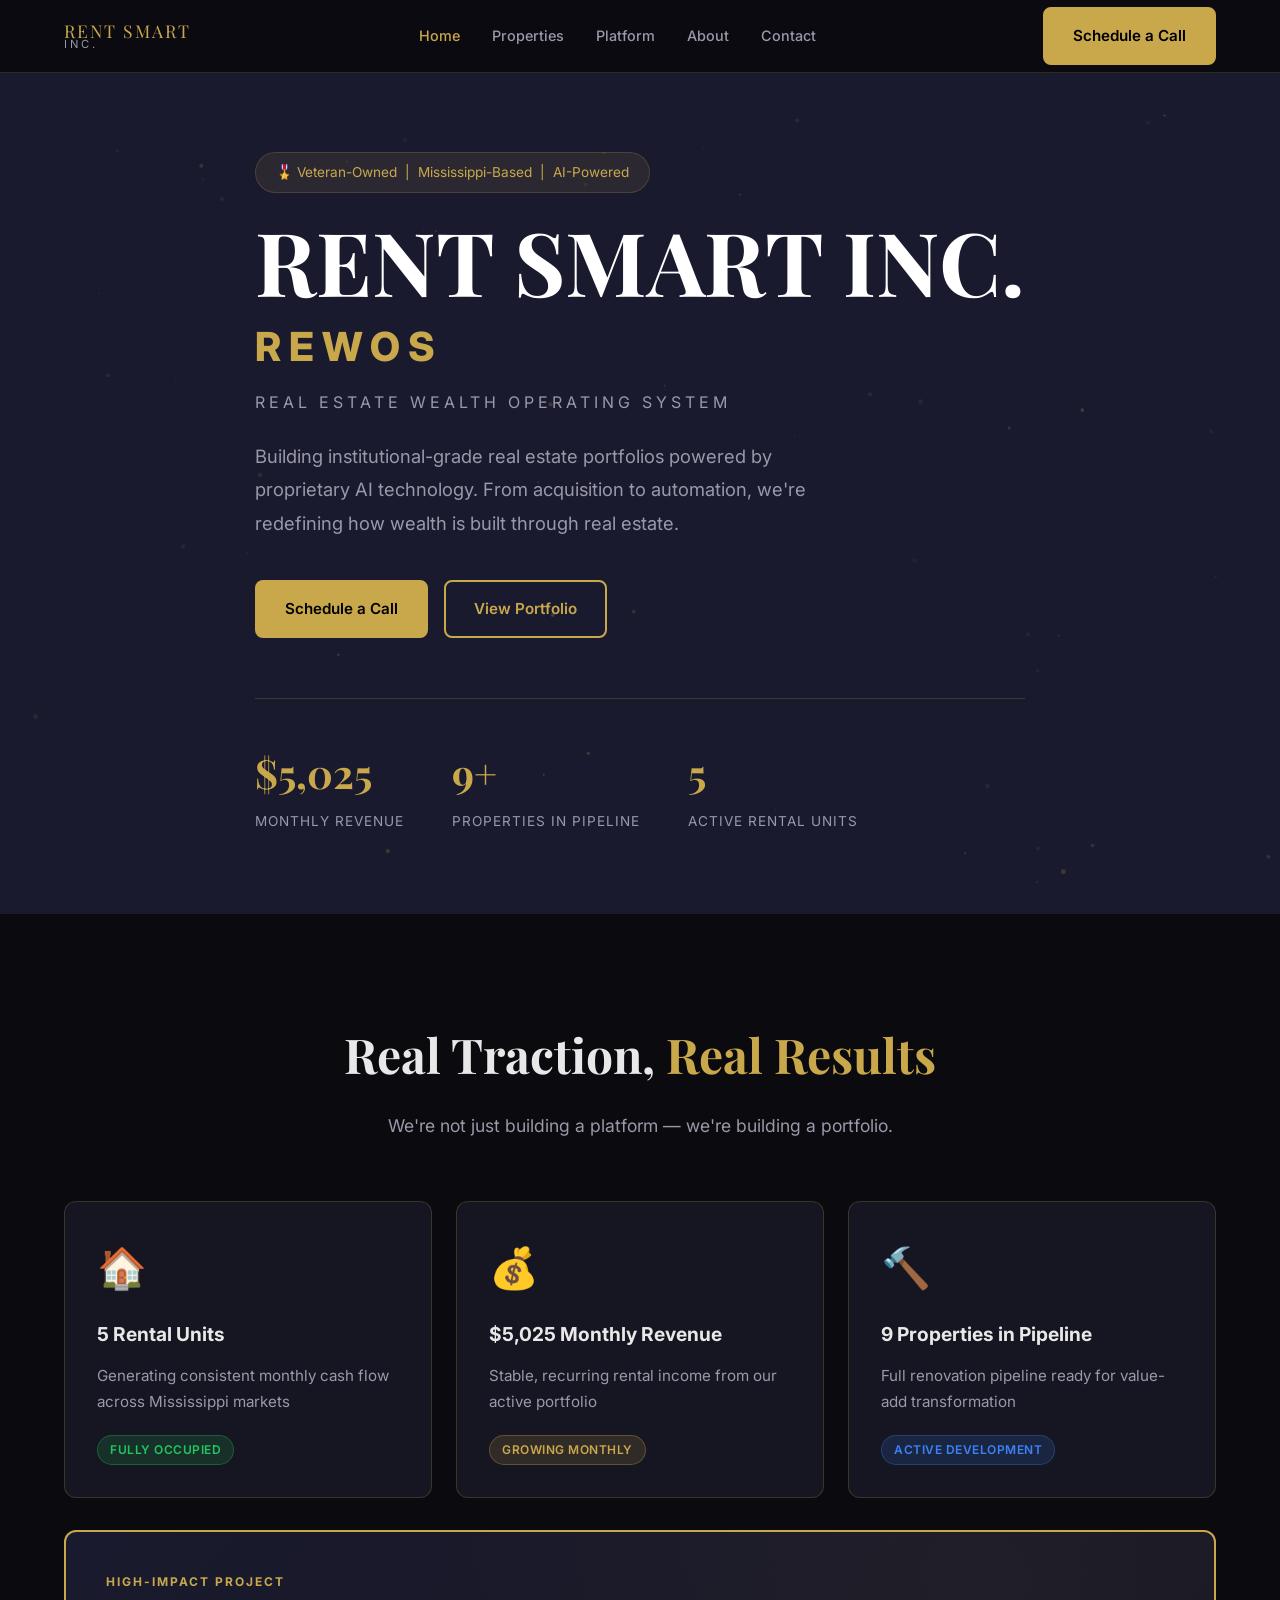
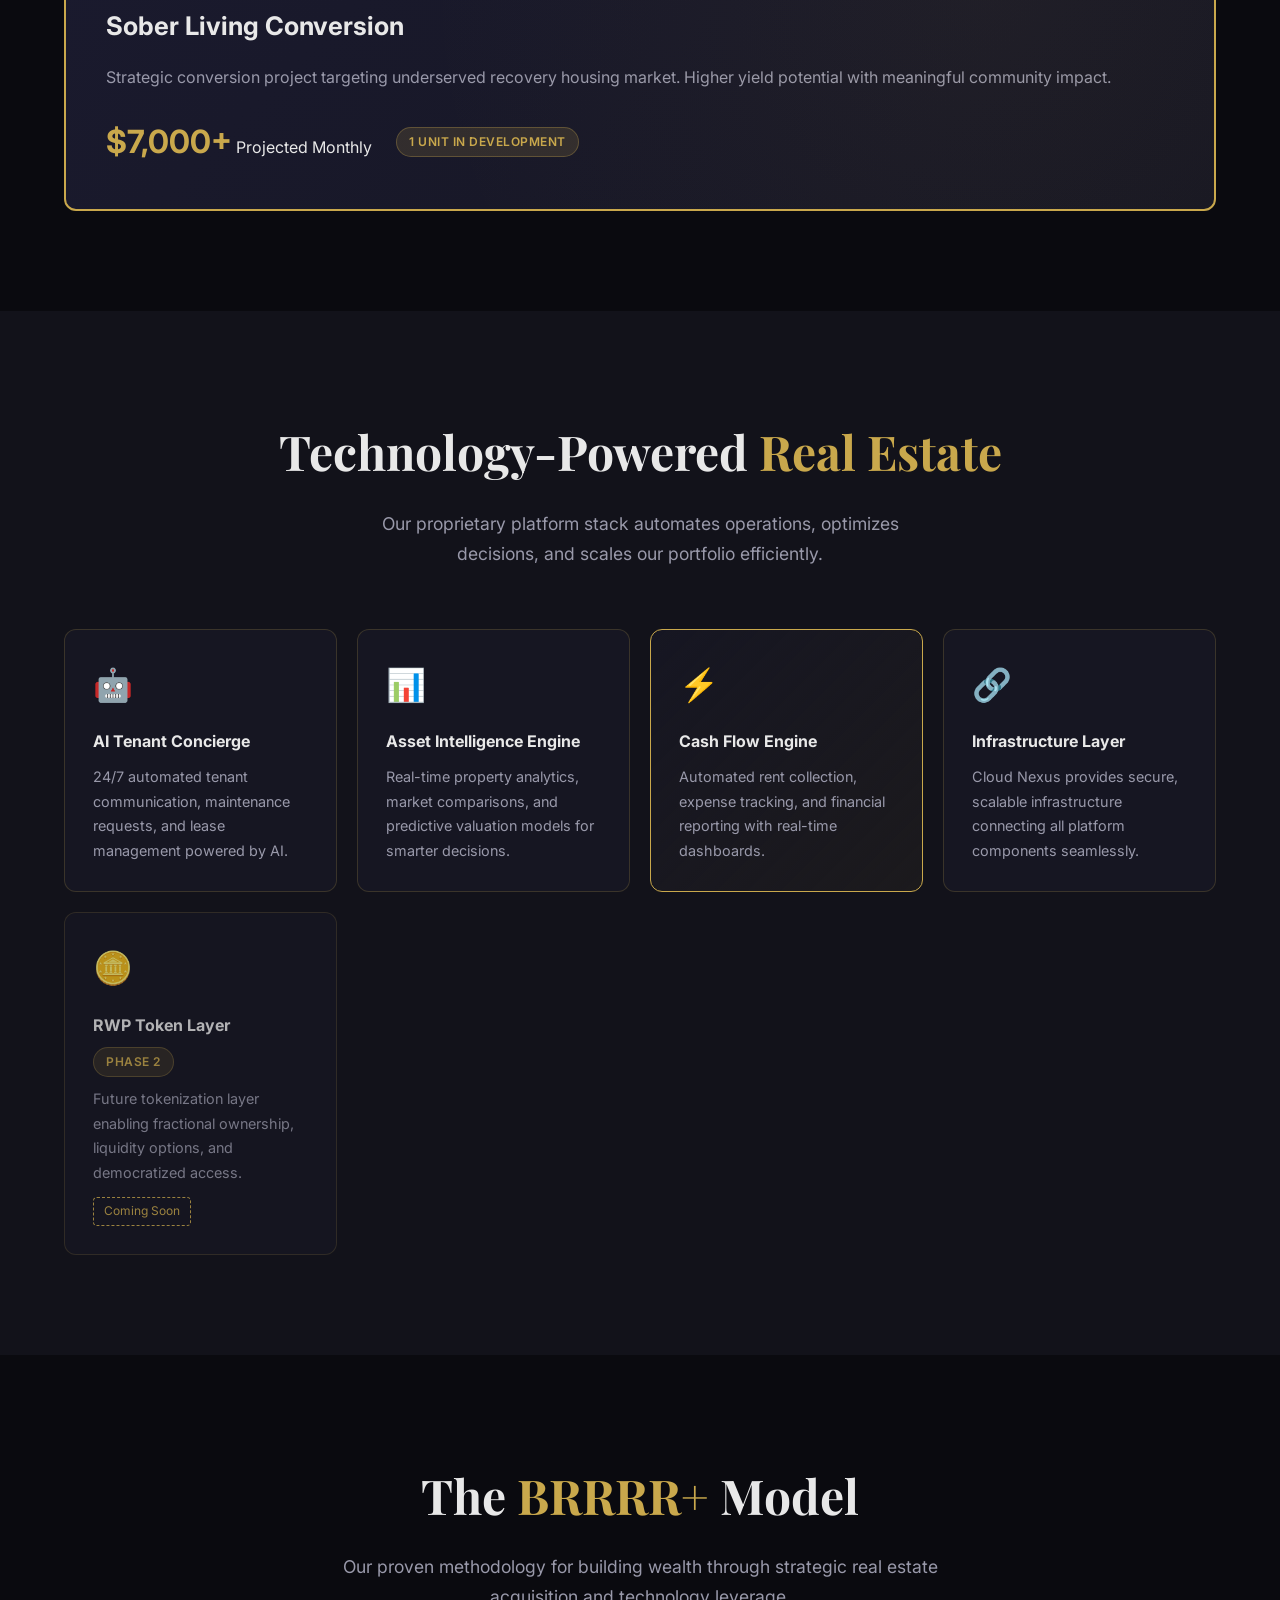
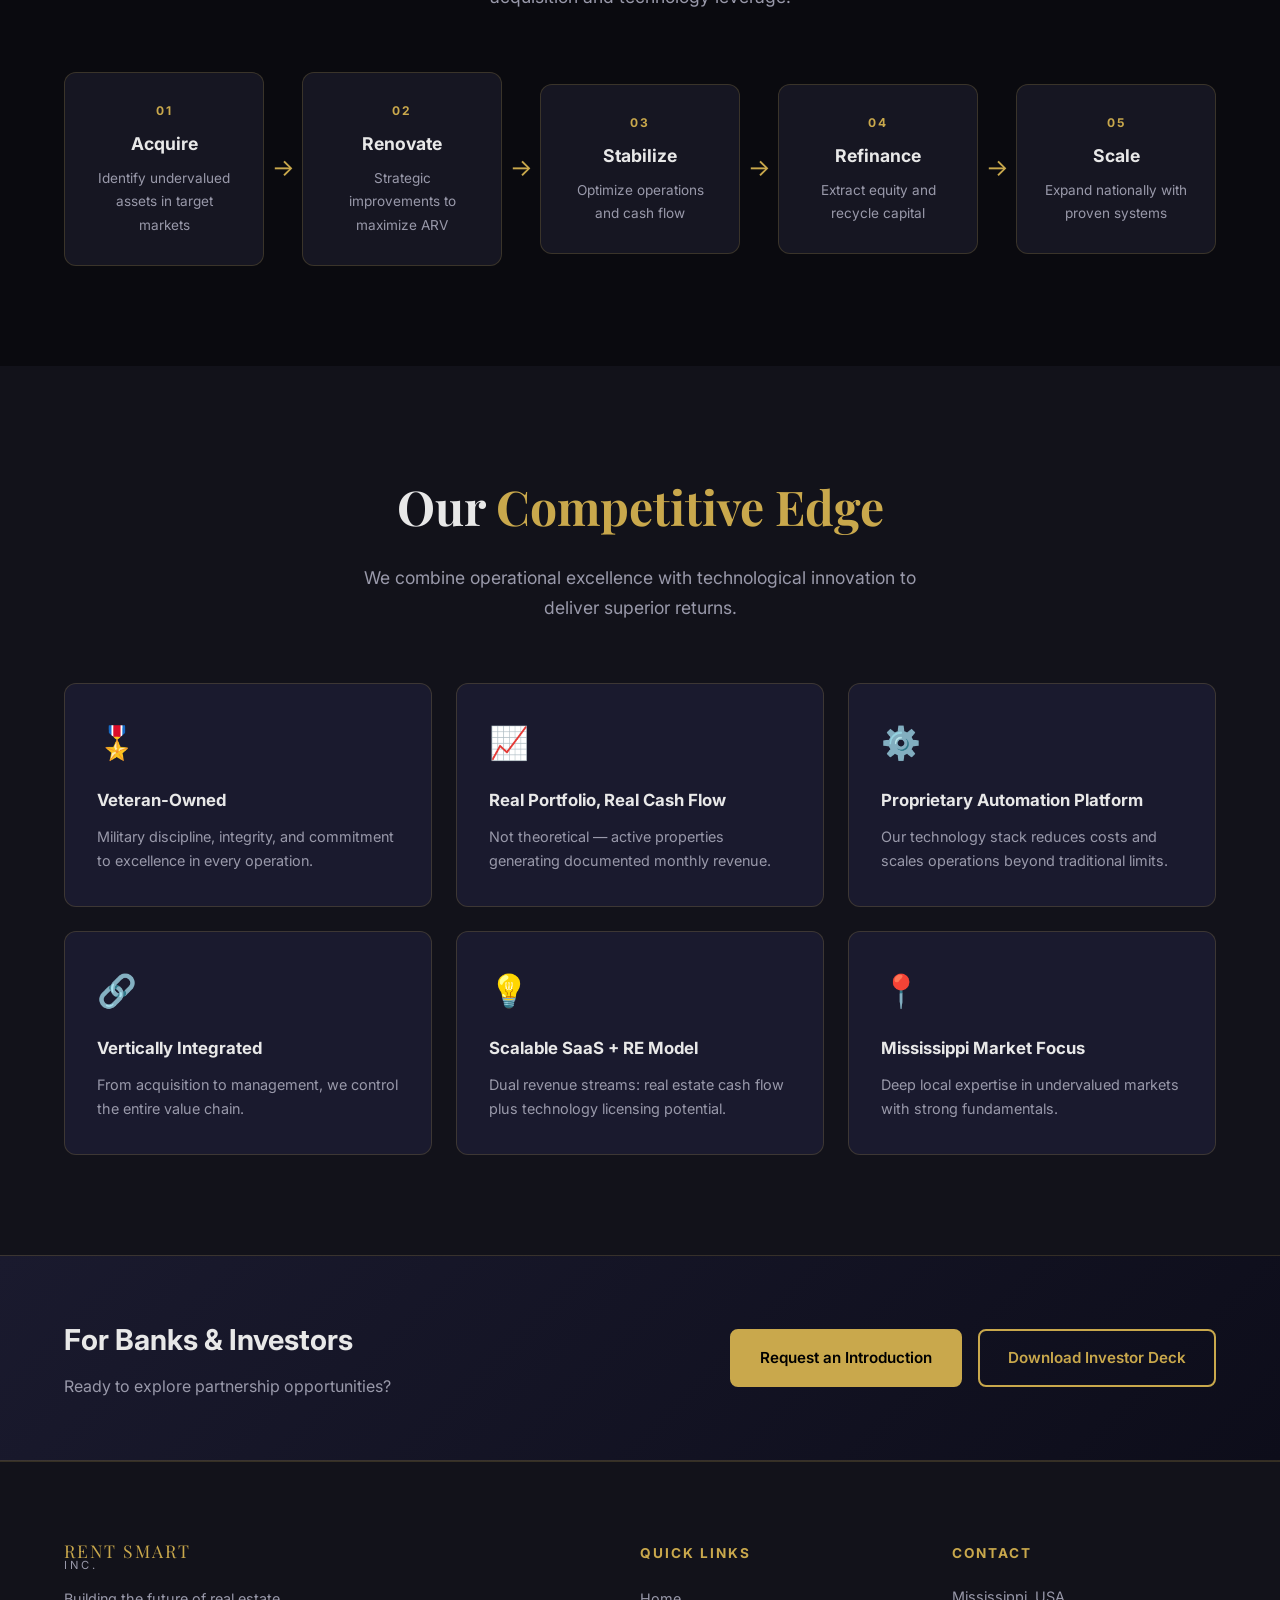
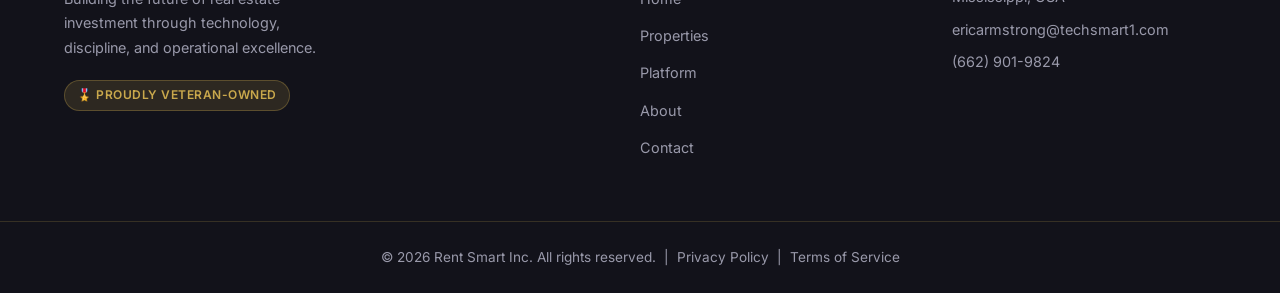
==== index.html @ 43766b28 "feat: Rent Smart Inc. website v1.0 — built by Moby_D - 5 pages: Home, Properties, Platform, About, C" ====
<!DOCTYPE html>
<html lang="en">
<head>
  <meta charset="UTF-8">
  <meta name="viewport" content="width=device-width, initial-scale=1.0">
  <meta name="description" content="Rent Smart Inc. — Building institutional-grade real estate portfolios powered by proprietary AI technology. REWOS — Real Estate Wealth Operating System. Mississippi.">
  <meta name="author" content="Eric Armstrong">
  <meta property="og:title" content="Rent Smart Inc. | REWOS — Real Estate Wealth Operating System">
  <meta property="og:description" content="Building institutional-grade real estate portfolios powered by proprietary AI technology.">
  <meta property="og:type" content="website">
  <meta property="og:url" content="https://rentsmartinc.com">
  <title>Rent Smart Inc. | REWOS — Real Estate Wealth Operating System</title>
  <link rel="stylesheet" href="css/style.css">
  <link rel="preconnect" href="https://fonts.googleapis.com">
  <link href="https://fonts.googleapis.com/css2?family=Inter:wght@300;400;500;600;700&family=Playfair+Display:wght@600;700&display=swap" rel="stylesheet">
  <script type="application/ld+json">
  {"@context":"https://schema.org","@type":"RealEstateAgent","name":"Rent Smart Inc.","description":"Building institutional-grade real estate portfolios powered by proprietary AI technology.","url":"https://rentsmartinc.com","telephone":"(662) 901-9824","email":"ericarmstrong@techsmart1.com","address":{"@type":"PostalAddress","addressLocality":"Grenada","addressRegion":"MS","addressCountry":"US"}}
  </script>
</head>
<body>

  <header class="header" id="header">
    <nav class="nav container">
      <div class="nav-logo">
        <span class="logo-main">RENT SMART</span>
        <span class="logo-sub">INC.</span>
      </div>
      <ul class="nav-links" id="navLinks">
        <li><a href="index.html" class="active">Home</a></li>
        <li><a href="properties.html">Properties</a></li>
        <li><a href="platform.html">Platform</a></li>
        <li><a href="about.html">About</a></li>
        <li><a href="contact.html">Contact</a></li>
      </ul>
      <a href="contact.html" class="btn btn-primary nav-cta">Schedule a Call</a>
      <button class="hamburger" id="hamburger" aria-label="Menu">
        <span></span><span></span><span></span>
      </button>
    </nav>
  </header>

  <!-- HERO -->
  <section class="hero" id="home">
    <div class="hero-particles" id="particles"></div>
    <div class="container hero-content">
      <div class="hero-badge">🎖️ Veteran-Owned &nbsp;|&nbsp; Mississippi-Based &nbsp;|&nbsp; AI-Powered</div>
      <h1 class="hero-title">RENT SMART INC.</h1>
      <div class="hero-rewos">REWOS</div>
      <p class="hero-sub">Real Estate Wealth Operating System</p>
      <p class="hero-body">Building institutional-grade real estate portfolios powered by proprietary AI technology. From acquisition to automation, we're redefining how wealth is built through real estate.</p>
      <div class="hero-btns">
        <a href="contact.html" class="btn btn-primary">Schedule a Call</a>
        <a href="#portfolio" class="btn btn-outline">View Portfolio</a>
      </div>
      <div class="hero-stats">
        <div class="stat">
          <span class="stat-num" data-target="5025" data-prefix="$">$0</span>
          <span class="stat-label">Monthly Revenue</span>
        </div>
        <div class="stat">
          <span class="stat-num" data-target="9" data-suffix="+">0</span>
          <span class="stat-label">Properties in Pipeline</span>
        </div>
        <div class="stat">
          <span class="stat-num" data-target="5">0</span>
          <span class="stat-label">Active Rental Units</span>
        </div>
      </div>
    </div>
  </section>

  <!-- PORTFOLIO -->
  <section class="section" id="portfolio">
    <div class="container">
      <div class="section-header">
        <h2>Real Traction, <span class="gold">Real Results</span></h2>
        <p>We're not just building a platform — we're building a portfolio.</p>
      </div>
      <div class="cards-grid">
        <div class="card">
          <div class="card-icon">🏠</div>
          <h3>5 Rental Units</h3>
          <p>Generating consistent monthly cash flow across Mississippi markets</p>
          <span class="badge badge-green">Fully Occupied</span>
        </div>
        <div class="card">
          <div class="card-icon">💰</div>
          <h3>$5,025 Monthly Revenue</h3>
          <p>Stable, recurring rental income from our active portfolio</p>
          <span class="badge badge-gold">Growing Monthly</span>
        </div>
        <div class="card">
          <div class="card-icon">🔨</div>
          <h3>9 Properties in Pipeline</h3>
          <p>Full renovation pipeline ready for value-add transformation</p>
          <span class="badge badge-blue">Active Development</span>
        </div>
      </div>
      <div class="featured-card">
        <div class="featured-label">HIGH-IMPACT PROJECT</div>
        <h3>Sober Living Conversion</h3>
        <p>Strategic conversion project targeting underserved recovery housing market. Higher yield potential with meaningful community impact.</p>
        <div class="featured-stats">
          <div><span class="gold bold">$7,000+</span> Projected Monthly</div>
          <span class="badge badge-gold">1 Unit in Development</span>
        </div>
      </div>
    </div>
  </section>

  <!-- PLATFORM -->
  <section class="section section-dark" id="platform">
    <div class="container">
      <div class="section-header">
        <h2>Technology-Powered <span class="gold">Real Estate</span></h2>
        <p>Our proprietary platform stack automates operations, optimizes decisions, and scales our portfolio efficiently.</p>
      </div>
      <div class="platform-grid">
        <div class="platform-card">
          <div class="platform-icon">🤖</div>
          <h4>AI Tenant Concierge</h4>
          <p>24/7 automated tenant communication, maintenance requests, and lease management powered by AI.</p>
        </div>
        <div class="platform-card">
          <div class="platform-icon">📊</div>
          <h4>Asset Intelligence Engine</h4>
          <p>Real-time property analytics, market comparisons, and predictive valuation models for smarter decisions.</p>
        </div>
        <div class="platform-card highlight">
          <div class="platform-icon">⚡</div>
          <h4>Cash Flow Engine</h4>
          <p>Automated rent collection, expense tracking, and financial reporting with real-time dashboards.</p>
        </div>
        <div class="platform-card">
          <div class="platform-icon">🔗</div>
          <h4>Infrastructure Layer</h4>
          <p>Cloud Nexus provides secure, scalable infrastructure connecting all platform components seamlessly.</p>
        </div>
        <div class="platform-card coming-soon">
          <div class="platform-icon">🪙</div>
          <h4>RWP Token Layer <span class="badge badge-gold">Phase 2</span></h4>
          <p>Future tokenization layer enabling fractional ownership, liquidity options, and democratized access.</p>
          <span class="coming-soon-label">Coming Soon</span>
        </div>
      </div>
    </div>
  </section>

  <!-- BRRRR -->
  <section class="section" id="strategy">
    <div class="container">
      <div class="section-header">
        <h2>The <span class="gold">BRRRR+</span> Model</h2>
        <p>Our proven methodology for building wealth through strategic real estate acquisition and technology leverage.</p>
      </div>
      <div class="brrrr-steps">
        <div class="brrrr-step"><div class="step-num">01</div><h4>Acquire</h4><p>Identify undervalued assets in target markets</p></div>
        <div class="step-arrow">→</div>
        <div class="brrrr-step"><div class="step-num">02</div><h4>Renovate</h4><p>Strategic improvements to maximize ARV</p></div>
        <div class="step-arrow">→</div>
        <div class="brrrr-step"><div class="step-num">03</div><h4>Stabilize</h4><p>Optimize operations and cash flow</p></div>
        <div class="step-arrow">→</div>
        <div class="brrrr-step"><div class="step-num">04</div><h4>Refinance</h4><p>Extract equity and recycle capital</p></div>
        <div class="step-arrow">→</div>
        <div class="brrrr-step"><div class="step-num">05</div><h4>Scale</h4><p>Expand nationally with proven systems</p></div>
      </div>
    </div>
  </section>

  <!-- WHY US -->
  <section class="section section-dark">
    <div class="container">
      <div class="section-header">
        <h2>Our <span class="gold">Competitive Edge</span></h2>
        <p>We combine operational excellence with technological innovation to deliver superior returns.</p>
      </div>
      <div class="why-grid">
        <div class="why-card"><div class="why-icon">🎖️</div><h4>Veteran-Owned</h4><p>Military discipline, integrity, and commitment to excellence in every operation.</p></div>
        <div class="why-card"><div class="why-icon">📈</div><h4>Real Portfolio, Real Cash Flow</h4><p>Not theoretical — active properties generating documented monthly revenue.</p></div>
        <div class="why-card"><div class="why-icon">⚙️</div><h4>Proprietary Automation Platform</h4><p>Our technology stack reduces costs and scales operations beyond traditional limits.</p></div>
        <div class="why-card"><div class="why-icon">🔗</div><h4>Vertically Integrated</h4><p>From acquisition to management, we control the entire value chain.</p></div>
        <div class="why-card"><div class="why-icon">💡</div><h4>Scalable SaaS + RE Model</h4><p>Dual revenue streams: real estate cash flow plus technology licensing potential.</p></div>
        <div class="why-card"><div class="why-icon">📍</div><h4>Mississippi Market Focus</h4><p>Deep local expertise in undervalued markets with strong fundamentals.</p></div>
      </div>
    </div>
  </section>

  <!-- CTA -->
  <section class="cta-strip">
    <div class="container cta-strip-inner">
      <div>
        <h3>For Banks &amp; Investors</h3>
        <p>Ready to explore partnership opportunities?</p>
      </div>
      <div class="cta-strip-btns">
        <a href="contact.html" class="btn btn-primary">Request an Introduction</a>
        <a href="contact.html" class="btn btn-outline">Download Investor Deck</a>
      </div>
    </div>
  </section>

  <!-- FOOTER -->
  <footer class="footer">
    <div class="container footer-inner">
      <div class="footer-brand">
        <div class="nav-logo"><span class="logo-main">RENT SMART</span><span class="logo-sub">INC.</span></div>
        <p>Building the future of real estate investment through technology, discipline, and operational excellence.</p>
        <span class="badge badge-gold">🎖️ Proudly Veteran-Owned</span>
      </div>
      <div class="footer-links">
        <h5>Quick Links</h5>
        <ul>
          <li><a href="index.html">Home</a></li>
          <li><a href="properties.html">Properties</a></li>
          <li><a href="platform.html">Platform</a></li>
          <li><a href="about.html">About</a></li>
          <li><a href="contact.html">Contact</a></li>
        </ul>
      </div>
      <div class="footer-contact">
        <h5>Contact</h5>
        <p>Mississippi, USA</p>
        <p><a href="mailto:ericarmstrong@techsmart1.com">ericarmstrong@techsmart1.com</a></p>
        <p><a href="tel:6629019824">(662) 901-9824</a></p>
      </div>
    </div>
    <div class="footer-bottom">
      <p>© 2026 Rent Smart Inc. All rights reserved. &nbsp;|&nbsp; <a href="#">Privacy Policy</a> &nbsp;|&nbsp; <a href="#">Terms of Service</a></p>
    </div>
  </footer>

  <script src="js/main.js"></script>
</body>
</html>
---- css/style.css ----
/* ===== RESET & BASE ===== */
*, *::before, *::after { box-sizing: border-box; margin: 0; padding: 0; }
html { scroll-behavior: smooth; }
body { font-family: 'Inter', sans-serif; background: #0a0a0f; color: #e8e8e8; line-height: 1.7; overflow-x: hidden; }
a { color: inherit; text-decoration: none; }
ul { list-style: none; }
img { max-width: 100%; display: block; }

/* ===== VARIABLES ===== */
:root {
  --gold: #C9A84C;
  --gold-light: #e8c97a;
  --dark: #0a0a0f;
  --dark2: #12121a;
  --dark3: #1a1a2e;
  --card: #161622;
  --border: rgba(201,168,76,0.2);
  --text: #e8e8e8;
  --text-muted: #9999aa;
  --green: #22c55e;
  --blue: #3b82f6;
  --radius: 12px;
  --shadow: 0 4px 24px rgba(0,0,0,0.4);
}

/* ===== UTILITIES ===== */
.container { max-width: 1200px; margin: 0 auto; padding: 0 24px; }
.gold { color: var(--gold); }
.bold { font-weight: 700; }
.section { padding: 100px 0; }
.section-dark { background: var(--dark2); }
.section-header { text-align: center; margin-bottom: 60px; }
.section-header h2 { font-family: 'Playfair Display', serif; font-size: clamp(2rem, 4vw, 3rem); margin-bottom: 16px; }
.section-header p { color: var(--text-muted); font-size: 1.1rem; max-width: 600px; margin: 0 auto; }

/* ===== BUTTONS ===== */
.btn { display: inline-flex; align-items: center; justify-content: center; padding: 14px 28px; border-radius: 8px; font-weight: 600; font-size: 0.95rem; transition: all 0.2s; cursor: pointer; border: 2px solid transparent; white-space: nowrap; }
.btn-primary { background: var(--gold); color: #000; border-color: var(--gold); }
.btn-primary:hover { background: var(--gold-light); border-color: var(--gold-light); transform: translateY(-1px); box-shadow: 0 4px 20px rgba(201,168,76,0.3); }
.btn-outline { background: transparent; color: var(--gold); border-color: var(--gold); }
.btn-outline:hover { background: rgba(201,168,76,0.1); transform: translateY(-1px); }
.btn-full { width: 100%; }
.btn-sm { padding: 8px 16px; font-size: 0.85rem; }

/* ===== BADGES ===== */
.badge { display: inline-block; padding: 4px 12px; border-radius: 20px; font-size: 0.75rem; font-weight: 600; text-transform: uppercase; letter-spacing: 0.5px; }
.badge-gold { background: rgba(201,168,76,0.15); color: var(--gold); border: 1px solid rgba(201,168,76,0.3); }
.badge-green { background: rgba(34,197,94,0.15); color: var(--green); border: 1px solid rgba(34,197,94,0.3); }
.badge-blue { background: rgba(59,130,246,0.15); color: #3b82f6; border: 1px solid rgba(59,130,246,0.3); }

/* ===== HEADER / NAV ===== */
.header { position: fixed; top: 0; left: 0; right: 0; z-index: 1000; background: rgba(10,10,15,0.95); backdrop-filter: blur(10px); border-bottom: 1px solid var(--border); transition: all 0.3s; }
.nav { display: flex; align-items: center; justify-content: space-between; height: 72px; gap: 32px; }
.nav-logo { display: flex; flex-direction: column; line-height: 1; }
.logo-main { font-family: 'Playfair Display', serif; font-size: 1.1rem; color: var(--gold); letter-spacing: 2px; }
.logo-sub { font-size: 0.7rem; color: var(--text-muted); letter-spacing: 3px; }
.nav-links { display: flex; gap: 32px; }
.nav-links a { color: var(--text-muted); font-size: 0.9rem; font-weight: 500; transition: color 0.2s; }
.nav-links a:hover, .nav-links a.active { color: var(--gold); }
.hamburger { display: none; flex-direction: column; gap: 5px; background: none; border: none; cursor: pointer; padding: 4px; }
.hamburger span { display: block; width: 24px; height: 2px; background: var(--text); transition: all 0.3s; }

/* ===== HERO ===== */
.hero { min-height: 100vh; display: flex; align-items: center; position: relative; background: var(--dark3); overflow: hidden; padding-top: 72px; }
.hero-particles { position: absolute; inset: 0; opacity: 0.4; }
.hero-content { position: relative; z-index: 1; padding: 80px 0; }
.hero-badge { display: inline-flex; align-items: center; gap: 8px; background: rgba(201,168,76,0.1); border: 1px solid var(--border); border-radius: 30px; padding: 8px 20px; font-size: 0.85rem; color: var(--gold); margin-bottom: 24px; }
.hero-title { font-family: 'Playfair Display', serif; font-size: clamp(3rem, 7vw, 5.5rem); line-height: 1; color: #fff; margin-bottom: 8px; }
.hero-rewos { font-size: clamp(1.5rem, 4vw, 2.5rem); font-weight: 800; color: var(--gold); letter-spacing: 8px; margin-bottom: 8px; }
.hero-sub { font-size: 1rem; letter-spacing: 4px; color: var(--text-muted); text-transform: uppercase; margin-bottom: 24px; }
.hero-body { font-size: 1.15rem; color: var(--text-muted); max-width: 600px; margin-bottom: 40px; line-height: 1.8; }
.hero-btns { display: flex; gap: 16px; flex-wrap: wrap; margin-bottom: 60px; }
.hero-stats { display: flex; gap: 48px; flex-wrap: wrap; padding-top: 40px; border-top: 1px solid var(--border); }
.stat-num { display: block; font-family: 'Playfair Display', serif; font-size: 2.5rem; color: var(--gold); font-weight: 700; }
.stat-label { font-size: 0.85rem; color: var(--text-muted); text-transform: uppercase; letter-spacing: 1px; }

/* ===== CARDS ===== */
.cards-grid { display: grid; grid-template-columns: repeat(auto-fit, minmax(280px, 1fr)); gap: 24px; margin-bottom: 32px; }
.card { background: var(--card); border: 1px solid var(--border); border-radius: var(--radius); padding: 32px; transition: transform 0.2s, box-shadow 0.2s; }
.card:hover { transform: translateY(-4px); box-shadow: var(--shadow); }
.card-icon { font-size: 2.5rem; margin-bottom: 16px; }
.card h3 { font-size: 1.2rem; font-weight: 700; margin-bottom: 12px; }
.card p { color: var(--text-muted); font-size: 0.95rem; margin-bottom: 20px; }

/* ===== FEATURED CARD ===== */
.featured-card { background: linear-gradient(135deg, var(--dark3), var(--card)); border: 2px solid var(--gold); border-radius: var(--radius); padding: 40px; position: relative; overflow: hidden; }
.featured-card::before { content: ''; position: absolute; inset: 0; background: radial-gradient(circle at 80% 20%, rgba(201,168,76,0.05) 0%, transparent 60%); }
.featured-label { font-size: 0.75rem; font-weight: 700; color: var(--gold); letter-spacing: 2px; text-transform: uppercase; margin-bottom: 12px; }
.featured-card h3 { font-size: 1.6rem; font-weight: 700; margin-bottom: 16px; }
.featured-card p { color: var(--text-muted); margin-bottom: 24px; }
.featured-stats { display: flex; align-items: center; gap: 24px; flex-wrap: wrap; }
.featured-stats .gold { font-size: 2rem; font-weight: 700; }

/* ===== PLATFORM GRID ===== */
.platform-grid { display: grid; grid-template-columns: repeat(auto-fit, minmax(240px, 1fr)); gap: 20px; }
.platform-card { background: var(--card); border: 1px solid var(--border); border-radius: var(--radius); padding: 28px; transition: all 0.2s; position: relative; }
.platform-card:hover { transform: translateY(-4px); border-color: rgba(201,168,76,0.4); }
.platform-card.highlight { border-color: var(--gold); background: linear-gradient(135deg, var(--card), rgba(201,168,76,0.05)); }
.platform-card.coming-soon { opacity: 0.75; }
.platform-icon { font-size: 2rem; margin-bottom: 16px; }
.platform-card h4 { font-size: 1rem; font-weight: 700; margin-bottom: 10px; display: flex; align-items: center; gap: 8px; flex-wrap: wrap; }
.platform-card p { color: var(--text-muted); font-size: 0.9rem; }
.coming-soon-label { display: inline-block; margin-top: 12px; font-size: 0.75rem; color: var(--gold); border: 1px dashed var(--gold); padding: 3px 10px; border-radius: 4px; }

/* ===== BRRRR STEPS ===== */
.brrrr-steps { display: flex; align-items: center; flex-wrap: wrap; gap: 8px; justify-content: center; }
.brrrr-step { background: var(--card); border: 1px solid var(--border); border-radius: var(--radius); padding: 28px 24px; text-align: center; min-width: 150px; flex: 1; transition: all 0.2s; }
.brrrr-step:hover { border-color: var(--gold); transform: translateY(-4px); }
.step-num { font-size: 0.75rem; font-weight: 700; color: var(--gold); letter-spacing: 2px; margin-bottom: 8px; }
.brrrr-step h4 { font-size: 1.1rem; font-weight: 700; margin-bottom: 8px; }
.brrrr-step p { color: var(--text-muted); font-size: 0.85rem; }
.step-arrow { color: var(--gold); font-size: 1.5rem; flex-shrink: 0; }

/* ===== WHY GRID ===== */
.why-grid { display: grid; grid-template-columns: repeat(auto-fit, minmax(280px, 1fr)); gap: 24px; }
.why-card { background: var(--dark3); border: 1px solid var(--border); border-radius: var(--radius); padding: 32px; transition: all 0.2s; }
.why-card:hover { border-color: var(--gold); transform: translateY(-4px); box-shadow: 0 4px 20px rgba(201,168,76,0.1); }
.why-icon { font-size: 2rem; margin-bottom: 16px; }
.why-card h4 { font-size: 1.05rem; font-weight: 700; margin-bottom: 10px; }
.why-card p { color: var(--text-muted); font-size: 0.9rem; }

/* ===== CTA STRIP ===== */
.cta-strip { background: linear-gradient(135deg, #1a1a2e, #0d0d1a); border-top: 1px solid var(--border); border-bottom: 1px solid var(--border); padding: 60px 0; }
.cta-strip-inner { display: flex; align-items: center; justify-content: space-between; gap: 32px; flex-wrap: wrap; }
.cta-strip h3 { font-size: 1.8rem; font-weight: 700; margin-bottom: 8px; }
.cta-strip p { color: var(--text-muted); }
.cta-strip-btns { display: flex; gap: 16px; flex-wrap: wrap; }

/* ===== PAGE HERO ===== */
.page-hero { padding: 140px 0 80px; background: var(--dark3); border-bottom: 1px solid var(--border); text-align: center; }
.page-hero h1 { font-family: 'Playfair Display', serif; font-size: clamp(2.5rem, 5vw, 4rem); margin-bottom: 16px; }
.page-hero p { color: var(--text-muted); font-size: 1.1rem; }

/* ===== PROPERTIES PAGE ===== */
.prop-filters { display: flex; gap: 12px; margin-bottom: 40px; flex-wrap: wrap; }
.filter-btn { padding: 10px 24px; border-radius: 30px; border: 1px solid var(--border); background: transparent; color: var(--text-muted); cursor: pointer; font-size: 0.9rem; transition: all 0.2s; font-family: 'Inter', sans-serif; }
.filter-btn.active, .filter-btn:hover { background: var(--gold); color: #000; border-color: var(--gold); font-weight: 600; }
.prop-grid { display: grid; grid-template-columns: repeat(auto-fill, minmax(300px, 1fr)); gap: 24px; }
.prop-card { background: var(--card); border: 1px solid var(--border); border-radius: var(--radius); overflow: hidden; transition: all 0.2s; }
.prop-card:hover { transform: translateY(-4px); box-shadow: var(--shadow); border-color: rgba(201,168,76,0.4); }
.prop-image { height: 180px; background: linear-gradient(135deg, var(--dark3), var(--dark2)); display: flex; align-items: center; justify-content: center; font-size: 3rem; }
.prop-body { padding: 24px; }
.prop-type { font-size: 0.75rem; text-transform: uppercase; letter-spacing: 1px; color: var(--gold); margin-bottom: 8px; }
.prop-body h3 { font-size: 1.1rem; font-weight: 700; margin-bottom: 8px; }
.prop-details { display: flex; gap: 16px; margin: 12px 0; font-size: 0.85rem; color: var(--text-muted); }
.prop-rent { font-size: 1.4rem; font-weight: 700; color: var(--gold); margin: 12px 0; }
.prop-tags { display: flex; gap: 8px; flex-wrap: wrap; }

/* ===== PLATFORM DETAIL PAGE ===== */
.platform-detail-grid { display: grid; grid-template-columns: repeat(auto-fit, minmax(340px, 1fr)); gap: 24px; }
.platform-detail-card { background: var(--card); border: 1px solid var(--border); border-radius: var(--radius); padding: 36px; transition: all 0.2s; }
.platform-detail-card:hover { transform: translateY(-4px); border-color: rgba(201,168,76,0.4); }
.platform-detail-card.highlight { border-color: var(--gold); }
.pdc-icon { font-size: 2.5rem; margin-bottom: 20px; }
.platform-detail-card h3 { font-size: 1.3rem; font-weight: 700; margin-bottom: 12px; display: flex; align-items: center; gap: 8px; flex-wrap: wrap; }
.platform-detail-card p { color: var(--text-muted); margin-bottom: 20px; }
.platform-detail-card ul { list-style: none; }
.platform-detail-card ul li { padding: 6px 0; color: var(--text-muted); font-size: 0.9rem; border-bottom: 1px solid rgba(255,255,255,0.05); display: flex; align-items: center; gap: 8px; }
.platform-detail-card ul li::before { content: '→'; color: var(--gold); font-size: 0.8rem; }

/* ===== ABOUT PAGE ===== */
.about-layout { display: grid; grid-template-columns: 300px 1fr; gap: 64px; align-items: start; }
.photo-placeholder { width: 240px; height: 240px; border-radius: 50%; background: linear-gradient(135deg, var(--dark3), var(--card)); border: 3px solid var(--gold); display: flex; align-items: center; justify-content: center; font-family: 'Playfair Display', serif; font-size: 3rem; color: var(--gold); margin-bottom: 24px; }
.about-badges { display: flex; flex-direction: column; gap: 8px; }
.about-content h2 { font-family: 'Playfair Display', serif; font-size: clamp(1.8rem, 3vw, 2.5rem); margin-bottom: 24px; }
.about-content p { color: var(--text-muted); margin-bottom: 20px; line-height: 1.9; }
.pull-quote { border-left: 4px solid var(--gold); padding: 16px 24px; margin: 32px 0; background: rgba(201,168,76,0.05); border-radius: 0 8px 8px 0; font-size: 1.15rem; font-style: italic; color: var(--gold-light); }
.about-ecosystem { margin-top: 40px; }
.about-ecosystem h4 { font-size: 1.1rem; font-weight: 700; margin-bottom: 20px; color: var(--gold); text-transform: uppercase; letter-spacing: 2px; }
.ecosystem-grid { display: grid; grid-template-columns: repeat(auto-fit, minmax(200px, 1fr)); gap: 16px; }
.eco-card { background: var(--card); border: 1px solid var(--border); border-radius: 8px; padding: 20px; }
.eco-card strong { display: block; margin-bottom: 6px; font-size: 0.95rem; }
.eco-card p { color: var(--text-muted); font-size: 0.85rem; margin: 0; }

/* ===== CONTACT PAGE ===== */
.contact-layout { display: grid; grid-template-columns: 1fr 1fr; gap: 64px; align-items: start; }
.contact-form-wrap h3 { font-size: 1.5rem; font-weight: 700; margin-bottom: 28px; }
.form-group { margin-bottom: 20px; }
.form-group label { display: block; font-size: 0.85rem; font-weight: 600; color: var(--text-muted); margin-bottom: 8px; text-transform: uppercase; letter-spacing: 0.5px; }
.form-group input, .form-group textarea { width: 100%; background: var(--card); border: 1px solid var(--border); border-radius: 8px; padding: 14px 16px; color: var(--text); font-family: 'Inter', sans-serif; font-size: 0.95rem; transition: border-color 0.2s; }
.form-group input:focus, .form-group textarea:focus { outline: none; border-color: var(--gold); }
.form-group textarea { resize: vertical; min-height: 120px; }
.form-success { margin-top: 16px; padding: 16px; background: rgba(34,197,94,0.1); border: 1px solid rgba(34,197,94,0.3); border-radius: 8px; color: var(--green); font-weight: 600; }
.contact-card { background: var(--card); border: 1px solid var(--border); border-radius: var(--radius); padding: 32px; margin-bottom: 24px; }
.contact-card h4 { font-size: 1.2rem; font-weight: 700; margin-bottom: 4px; }
.contact-title { color: var(--gold); font-size: 0.85rem; margin-bottom: 20px; }
.contact-card p { color: var(--text-muted); margin-bottom: 10px; }
.contact-card a { color: var(--text-muted); transition: color 0.2s; }
.contact-card a:hover { color: var(--gold); }
.downloads-section h4 { font-size: 1.1rem; font-weight: 700; margin-bottom: 16px; }
.download-card { display: flex; align-items: center; gap: 16px; background: var(--card); border: 1px solid var(--border); border-radius: 8px; padding: 16px; margin-bottom: 12px; }
.dl-icon { font-size: 1.8rem; flex-shrink: 0; }
.dl-info { flex: 1; }
.dl-info strong { display: block; font-size: 0.95rem; margin-bottom: 4px; }
.dl-info p { color: var(--text-muted); font-size: 0.8rem; margin: 0; }

/* ===== FOOTER ===== */
.footer { background: var(--dark2); border-top: 1px solid var(--border); padding: 80px 0 0; }
.footer-inner { display: grid; grid-template-columns: 2fr 1fr 1fr; gap: 48px; padding-bottom: 60px; }
.footer-brand p { color: var(--text-muted); font-size: 0.9rem; margin: 16px 0 20px; max-width: 280px; }
.footer-links h5, .footer-contact h5 { font-size: 0.85rem; font-weight: 700; text-transform: uppercase; letter-spacing: 2px; color: var(--gold); margin-bottom: 20px; }
.footer-links ul { display: flex; flex-direction: column; gap: 10px; }
.footer-links a { color: var(--text-muted); font-size: 0.9rem; transition: color 0.2s; }
.footer-links a:hover { color: var(--gold); }
.footer-contact p { color: var(--text-muted); font-size: 0.9rem; margin-bottom: 8px; }
.footer-contact a { color: var(--text-muted); transition: color 0.2s; }
.footer-contact a:hover { color: var(--gold); }
.footer-bottom { border-top: 1px solid var(--border); padding: 24px 0; text-align: center; }
.footer-bottom p { color: var(--text-muted); font-size: 0.85rem; }
.footer-bottom a { color: var(--text-muted); transition: color 0.2s; }
.footer-bottom a:hover { color: var(--gold); }

/* ===== RESPONSIVE ===== */
@media (max-width: 768px) {
  .nav-links, .nav-cta { display: none; }
  .nav-links.open { display: flex; flex-direction: column; position: fixed; top: 72px; left: 0; right: 0; background: var(--dark2); padding: 24px; gap: 24px; border-bottom: 1px solid var(--border); z-index: 999; }
  .hamburger { display: flex; }
  .hero-stats { gap: 24px; }
  .brrrr-steps { flex-direction: column; }
  .step-arrow { transform: rotate(90deg); }
  .about-layout { grid-template-columns: 1fr; }
  .contact-layout { grid-template-columns: 1fr; }
  .footer-inner { grid-template-columns: 1fr; gap: 32px; }
  .cta-strip-inner { flex-direction: column; text-align: center; }
}
@media (max-width: 480px) {
  .section { padding: 60px 0; }
  .hero-btns { flex-direction: column; }
  .platform-detail-grid { grid-template-columns: 1fr; }
}
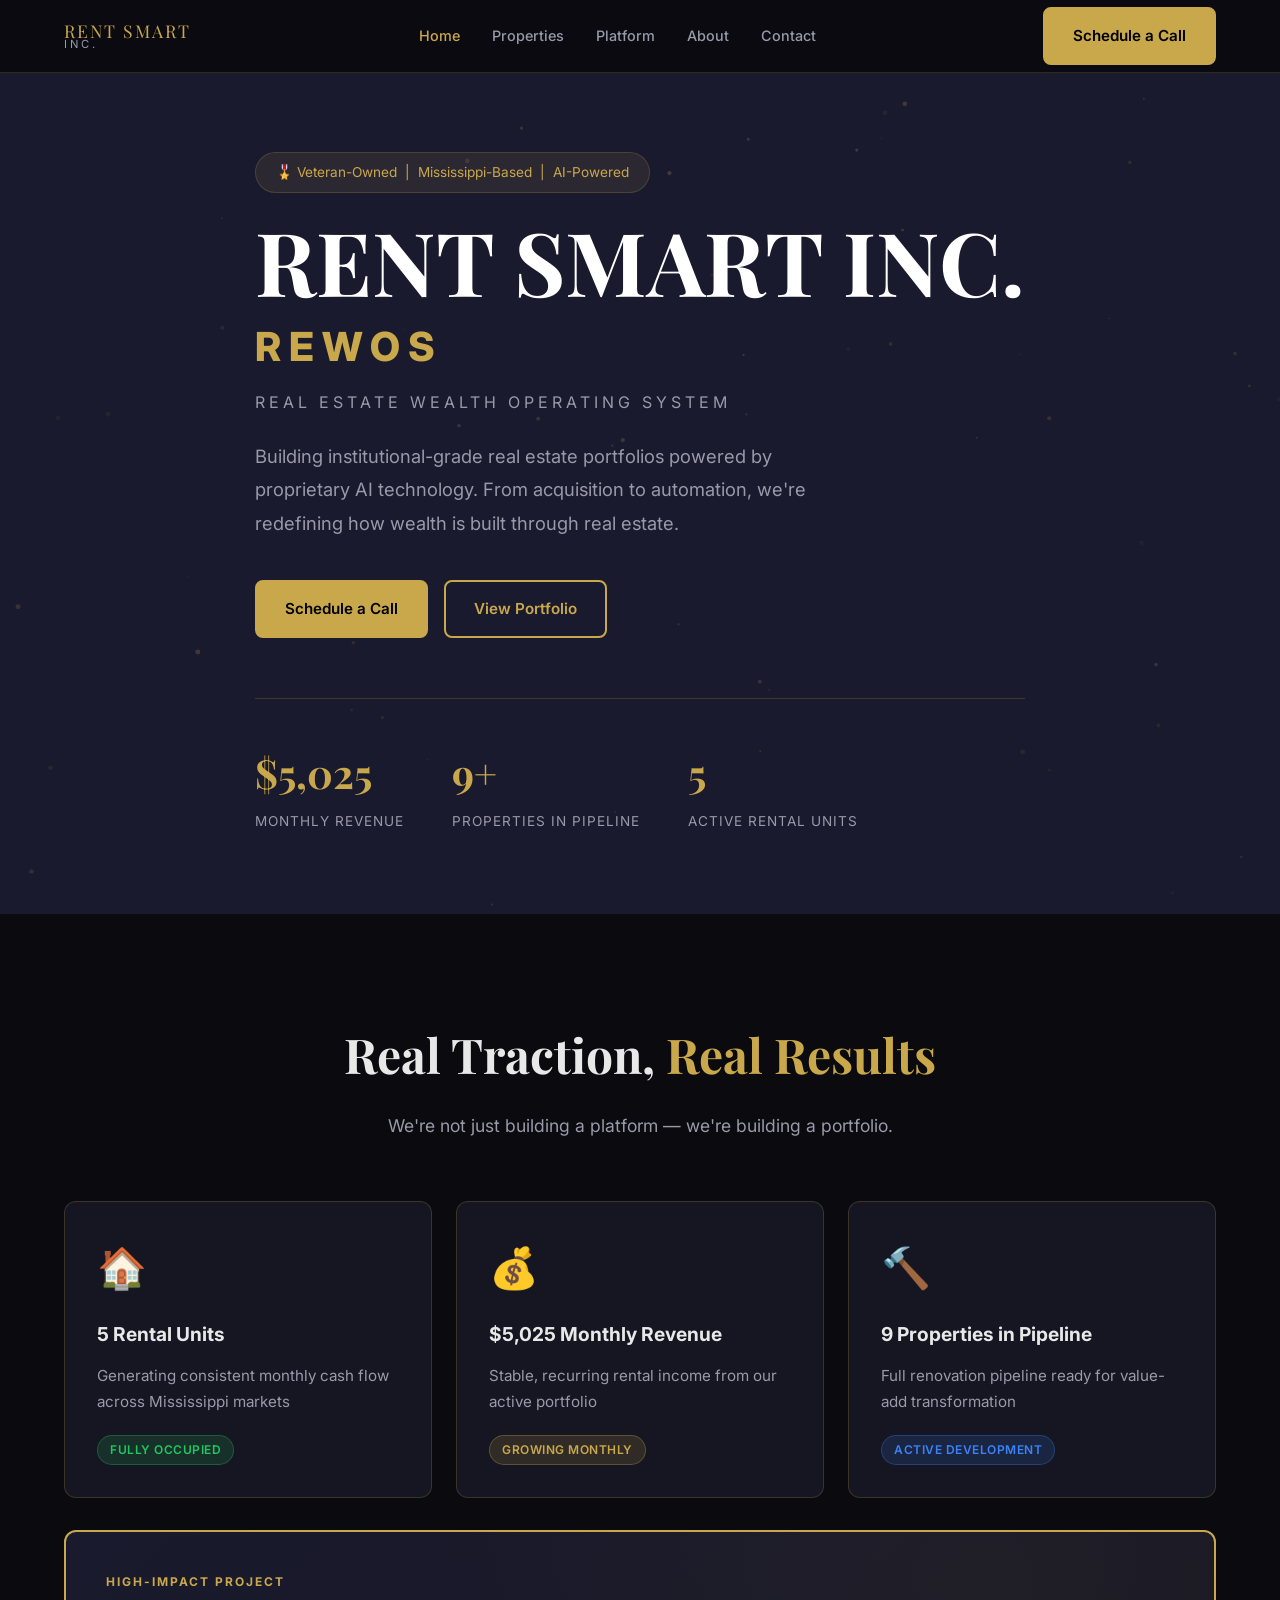
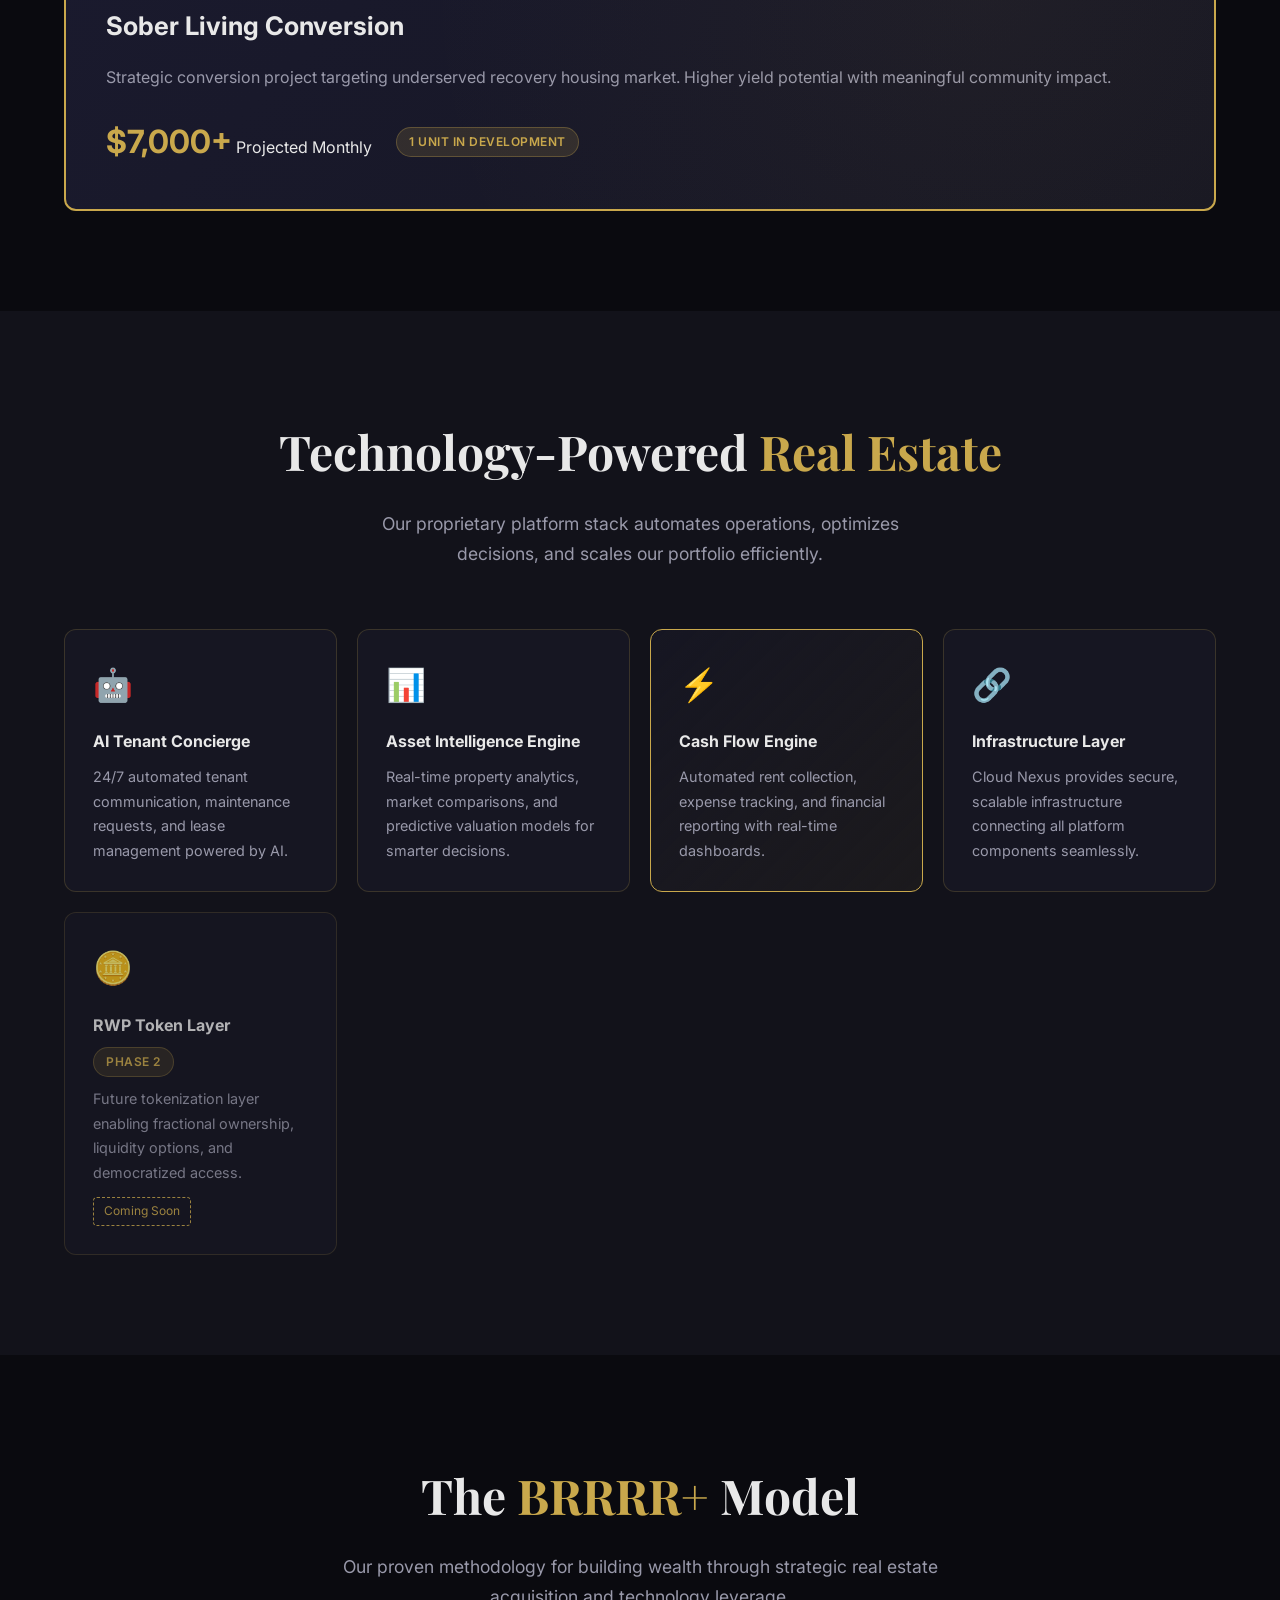
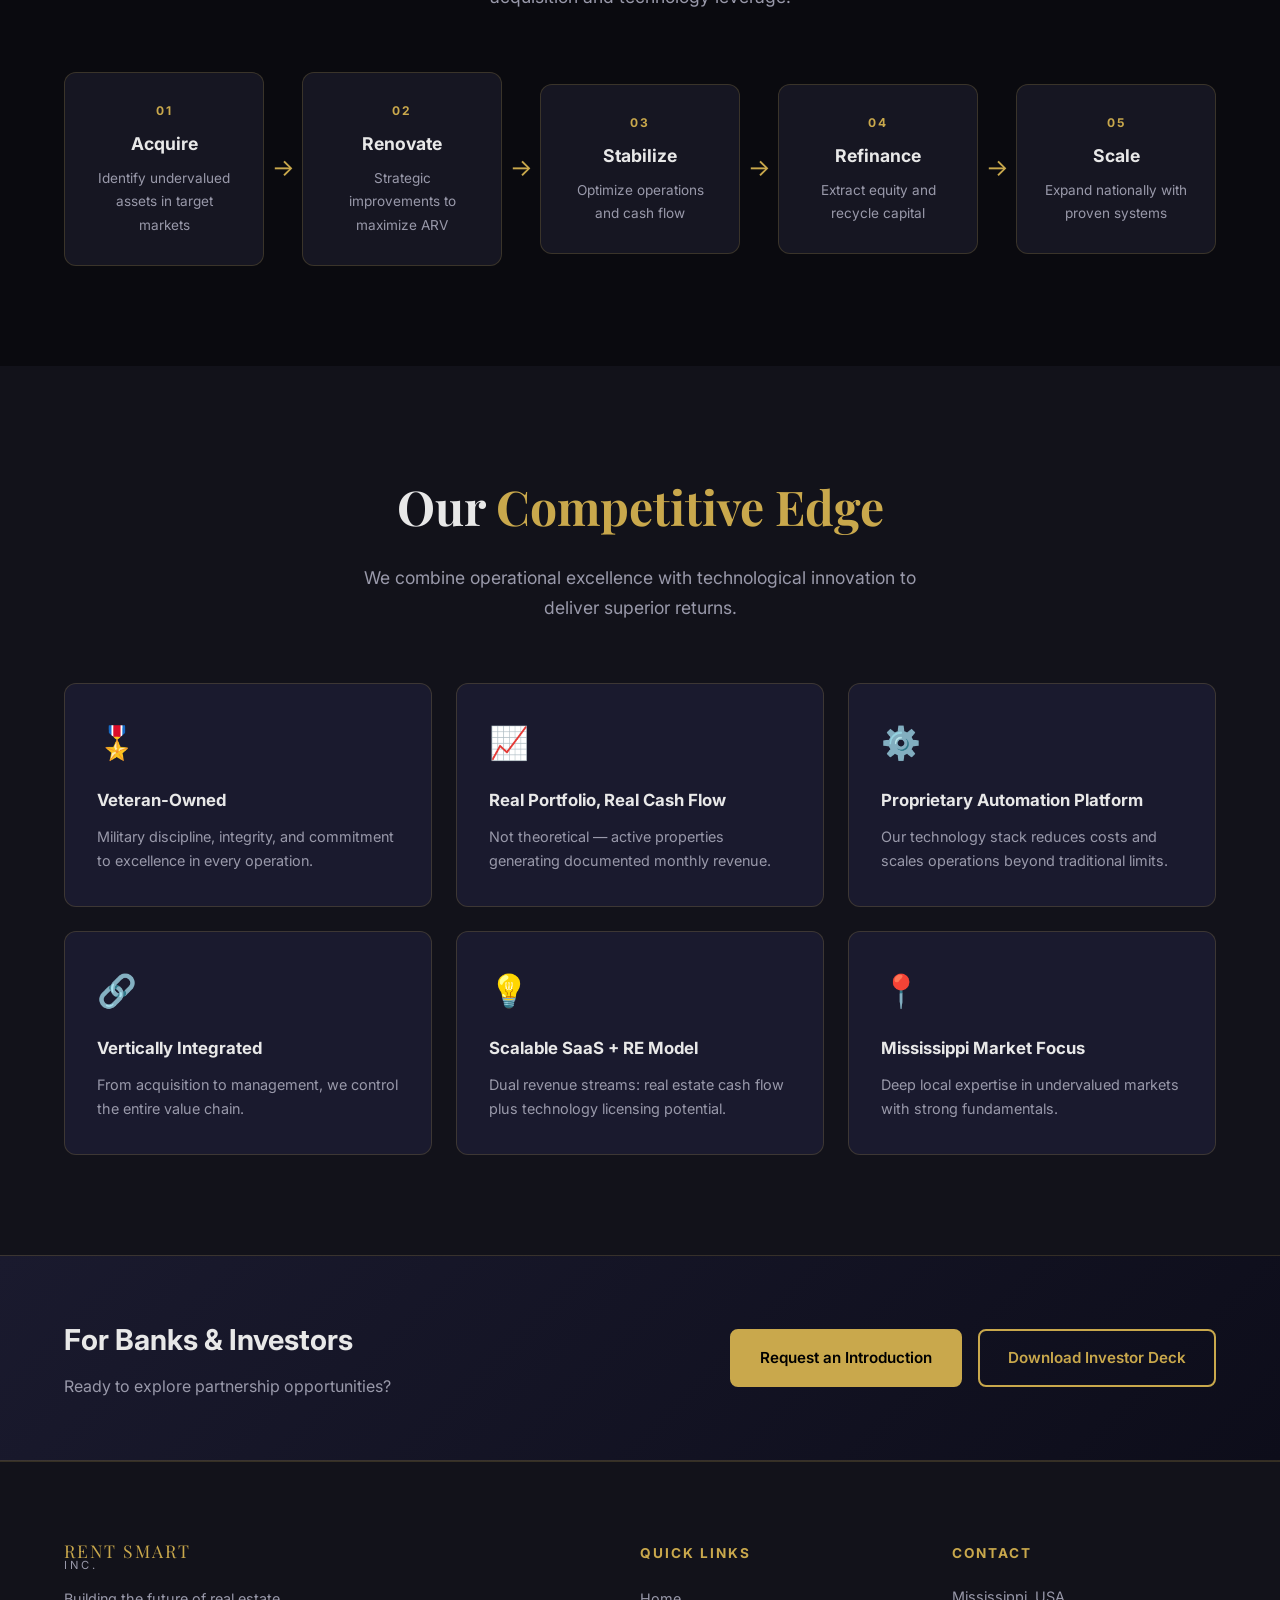
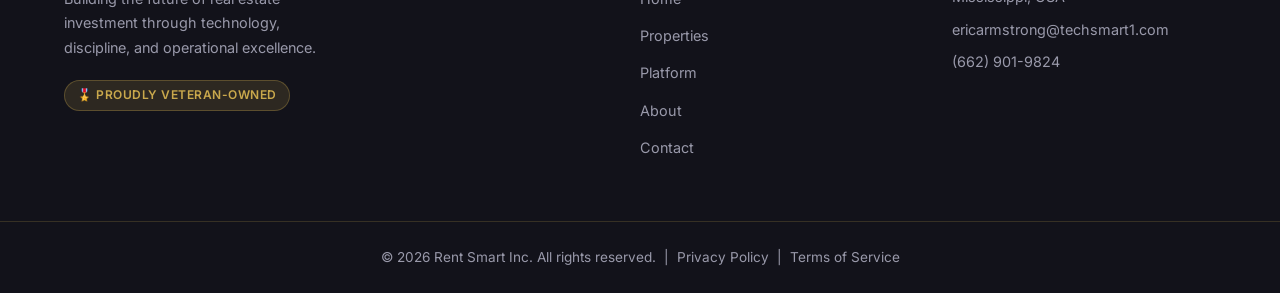
==== commit 86d61908: "fix: clean URL routing — strip .html from all nav links, fix _redirects for Cloudflare Pages - All i" ====
--- a/index.html
+++ b/index.html
@@ -26,13 +26,13 @@
         <span class="logo-sub">INC.</span>
       </div>
       <ul class="nav-links" id="navLinks">
-        <li><a href="index.html" class="active">Home</a></li>
-        <li><a href="properties.html">Properties</a></li>
-        <li><a href="platform.html">Platform</a></li>
-        <li><a href="about.html">About</a></li>
-        <li><a href="contact.html">Contact</a></li>
+        <li><a href="/" class="active">Home</a></li>
+        <li><a href="/properties">Properties</a></li>
+        <li><a href="/platform">Platform</a></li>
+        <li><a href="/about">About</a></li>
+        <li><a href="/contact">Contact</a></li>
       </ul>
-      <a href="contact.html" class="btn btn-primary nav-cta">Schedule a Call</a>
+      <a href="/contact" class="btn btn-primary nav-cta">Schedule a Call</a>
       <button class="hamburger" id="hamburger" aria-label="Menu">
         <span></span><span></span><span></span>
       </button>
@@ -49,7 +49,7 @@
       <p class="hero-sub">Real Estate Wealth Operating System</p>
       <p class="hero-body">Building institutional-grade real estate portfolios powered by proprietary AI technology. From acquisition to automation, we're redefining how wealth is built through real estate.</p>
       <div class="hero-btns">
-        <a href="contact.html" class="btn btn-primary">Schedule a Call</a>
+        <a href="/contact" class="btn btn-primary">Schedule a Call</a>
         <a href="#portfolio" class="btn btn-outline">View Portfolio</a>
       </div>
       <div class="hero-stats">
@@ -193,8 +193,8 @@
         <p>Ready to explore partnership opportunities?</p>
       </div>
       <div class="cta-strip-btns">
-        <a href="contact.html" class="btn btn-primary">Request an Introduction</a>
-        <a href="contact.html" class="btn btn-outline">Download Investor Deck</a>
+        <a href="/contact" class="btn btn-primary">Request an Introduction</a>
+        <a href="/contact" class="btn btn-outline">Download Investor Deck</a>
       </div>
     </div>
   </section>
@@ -210,11 +210,11 @@
       <div class="footer-links">
         <h5>Quick Links</h5>
         <ul>
-          <li><a href="index.html">Home</a></li>
-          <li><a href="properties.html">Properties</a></li>
-          <li><a href="platform.html">Platform</a></li>
-          <li><a href="about.html">About</a></li>
-          <li><a href="contact.html">Contact</a></li>
+          <li><a href="/">Home</a></li>
+          <li><a href="/properties">Properties</a></li>
+          <li><a href="/platform">Platform</a></li>
+          <li><a href="/about">About</a></li>
+          <li><a href="/contact">Contact</a></li>
         </ul>
       </div>
       <div class="footer-contact">
